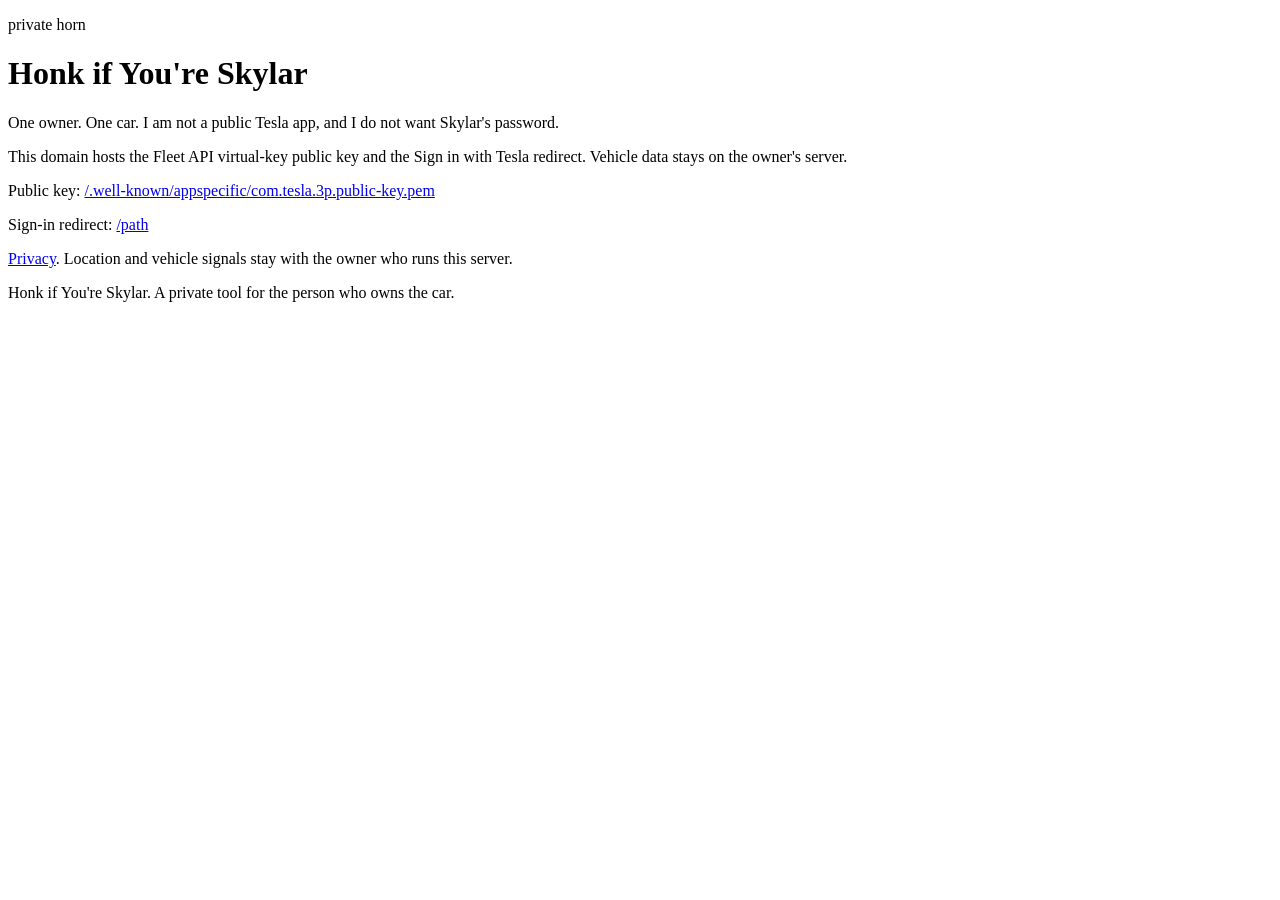
==== docs/index.html @ 2989e42b "Publish the Honk site Tesla can validate. Host the Fleet API public key, the /path sign-in redirect," ====
<!DOCTYPE html>
<html lang="en">
<head>
  <meta charset="utf-8">
  <meta name="viewport" content="width=device-width, initial-scale=1">
  <meta name="robots" content="noindex">
  <title>Honk if You're Skylar</title>
  <link rel="stylesheet" href="/assets/style.css">
</head>
<body>
  <main>
    <p class="badge">private horn</p>
    <h1>Honk if You're Skylar</h1>
    <div class="bubble">
      <p>One owner. One car. I am not a public Tesla app, and I do not want Skylar's password.</p>
    </div>
    <div class="card">
      <p>This domain hosts the Fleet API virtual-key public key and the Sign in with Tesla redirect. Vehicle data stays on the owner's server.</p>
    </div>
    <div class="card mint">
      <p>Public key: <a href="/.well-known/appspecific/com.tesla.3p.public-key.pem">/.well-known/appspecific/com.tesla.3p.public-key.pem</a></p>
    </div>
    <div class="card butter">
      <p>Sign-in redirect: <a href="/path">/path</a></p>
    </div>
    <div class="card lilac">
      <p><a href="/privacy">Privacy</a>. Location and vehicle signals stay with the owner who runs this server.</p>
    </div>
    <footer>Honk if You're Skylar. A private tool for the person who owns the car.</footer>
  </main>
</body>
</html>
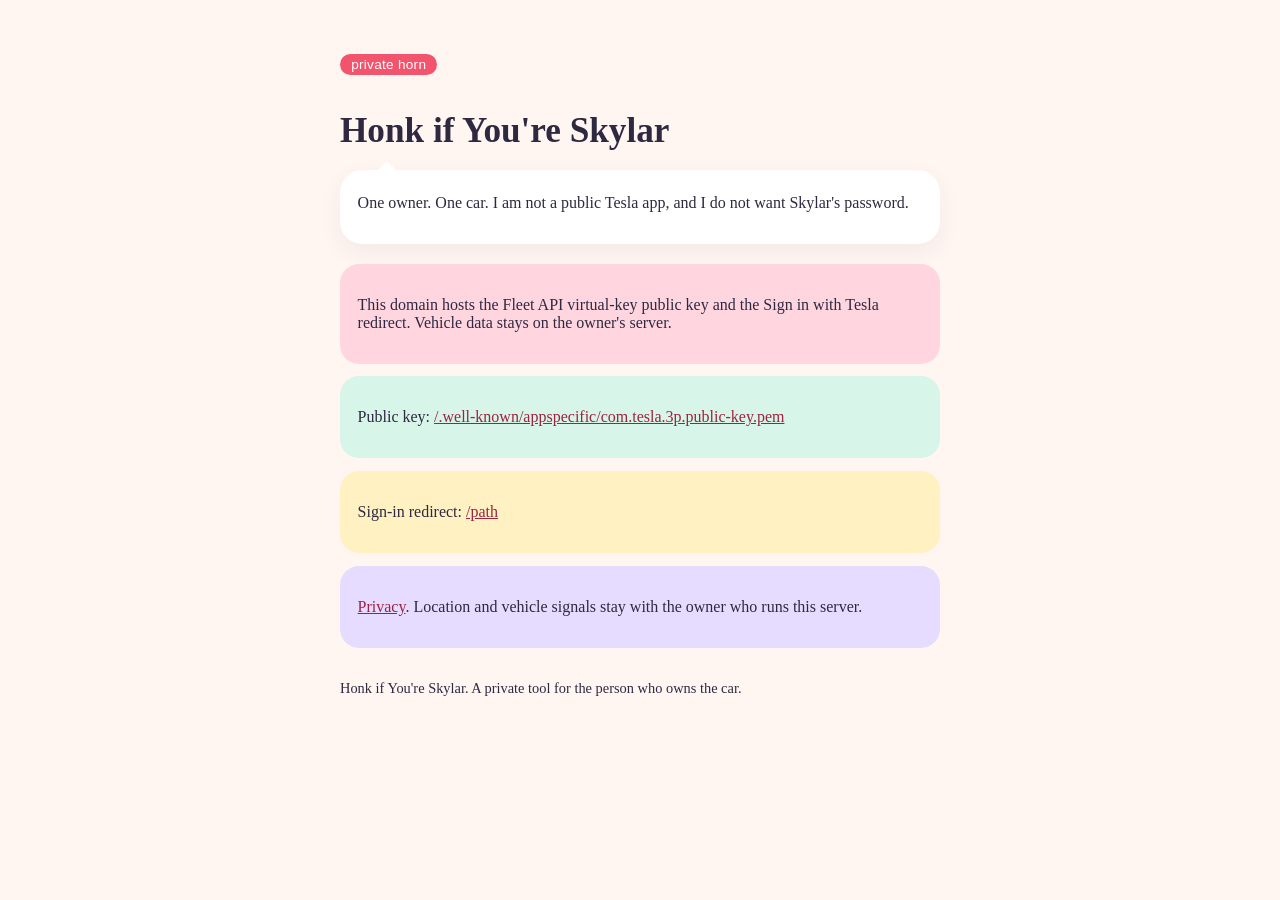
==== commit 76d0e082: "Serve the Tesla validation URLs from Vercel. skylar.snapcollectibles.com was returning 404, so Tesla" ====
--- a/docs/index.html
+++ b/docs/index.html
@@ -5,7 +5,7 @@
   <meta name="viewport" content="width=device-width, initial-scale=1">
   <meta name="robots" content="noindex">
   <title>Honk if You're Skylar</title>
-  <link rel="stylesheet" href="/assets/style.css">
+  <link rel="stylesheet" href="assets/style.css">
 </head>
 <body>
   <main>
--- a/docs/assets/style.css
+++ b/docs/assets/style.css
@@ -0,0 +1,58 @@
+:root {
+  color-scheme: light;
+  --ink: #2e2940;
+  --paper: #fff6f2;
+  --blush: #ffd6e0;
+  --butter: #fff1c2;
+  --mint: #d7f5e8;
+  --lilac: #e6dcff;
+  --horn: #f2546d;
+}
+* { box-sizing: border-box; }
+body {
+  margin: 0;
+  font-family: "Iowan Old Style", "Palatino Linotype", Palatino, Georgia, serif;
+  background: var(--paper);
+  color: var(--ink);
+}
+main { max-width: 40rem; margin: 0 auto; padding: 2.5rem 1.25rem 4rem; }
+h1 { font-size: 2.2rem; line-height: 1.1; margin-bottom: 0.4rem; }
+.badge {
+  display: inline-block;
+  background: var(--horn);
+  color: white;
+  border-radius: 999px;
+  padding: 0.2rem 0.7rem;
+  font-family: ui-rounded, "Avenir Next", sans-serif;
+  font-size: 0.85rem;
+  letter-spacing: 0.02em;
+}
+.bubble {
+  background: white;
+  border-radius: 1.4rem;
+  padding: 1rem 1.1rem;
+  margin: 1.2rem 0;
+  box-shadow: 0 8px 24px rgba(46, 41, 64, 0.06);
+}
+.bubble:before {
+  content: "";
+  display: block;
+  width: 14px;
+  height: 14px;
+  background: white;
+  transform: rotate(45deg);
+  margin-top: -1.35rem;
+  margin-left: 1.4rem;
+}
+.card {
+  background: var(--blush);
+  border-radius: 1.2rem;
+  padding: 1rem 1.1rem;
+  margin: 0.8rem 0;
+}
+.card.mint { background: var(--mint); }
+.card.butter { background: var(--butter); }
+.card.lilac { background: var(--lilac); }
+a { color: #9d2340; }
+code { font-family: ui-monospace, SFMono-Regular, Menlo, monospace; font-size: 0.92em; }
+footer { margin-top: 2rem; font-size: 0.9rem; }
